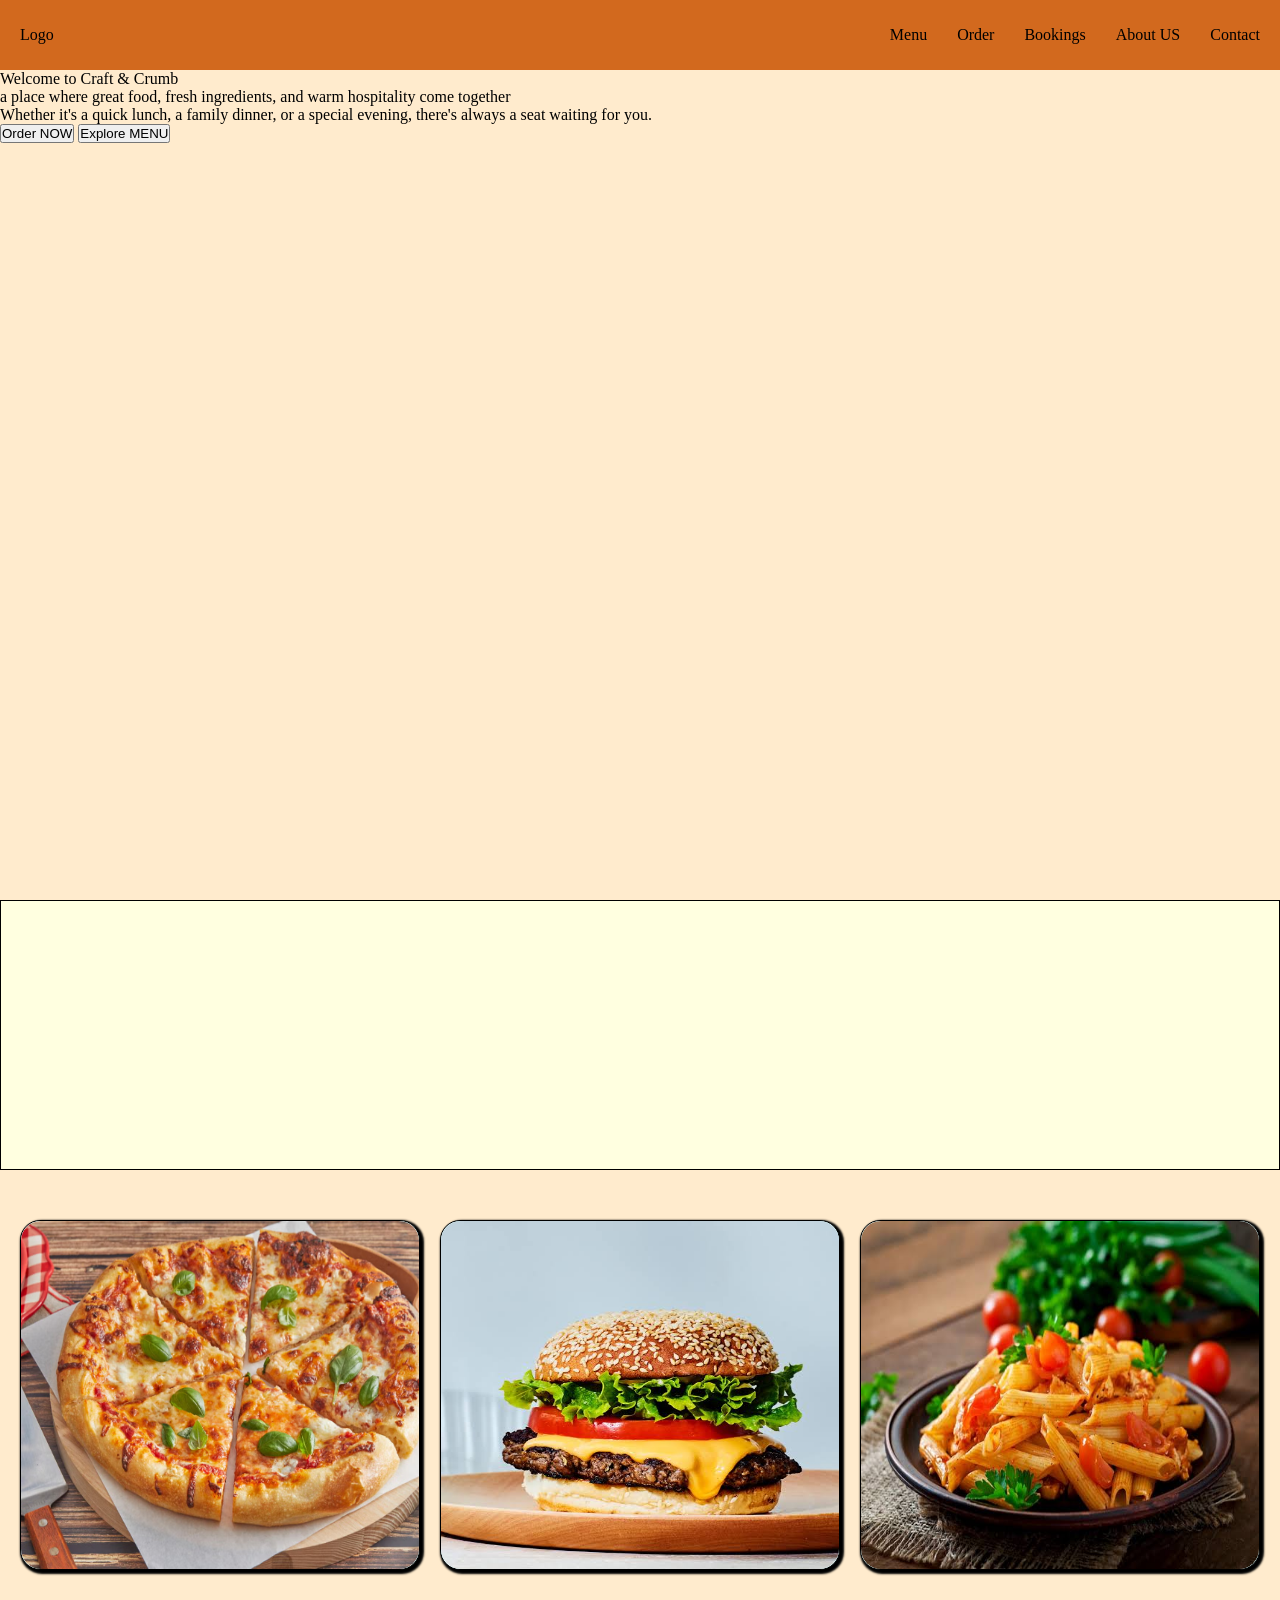
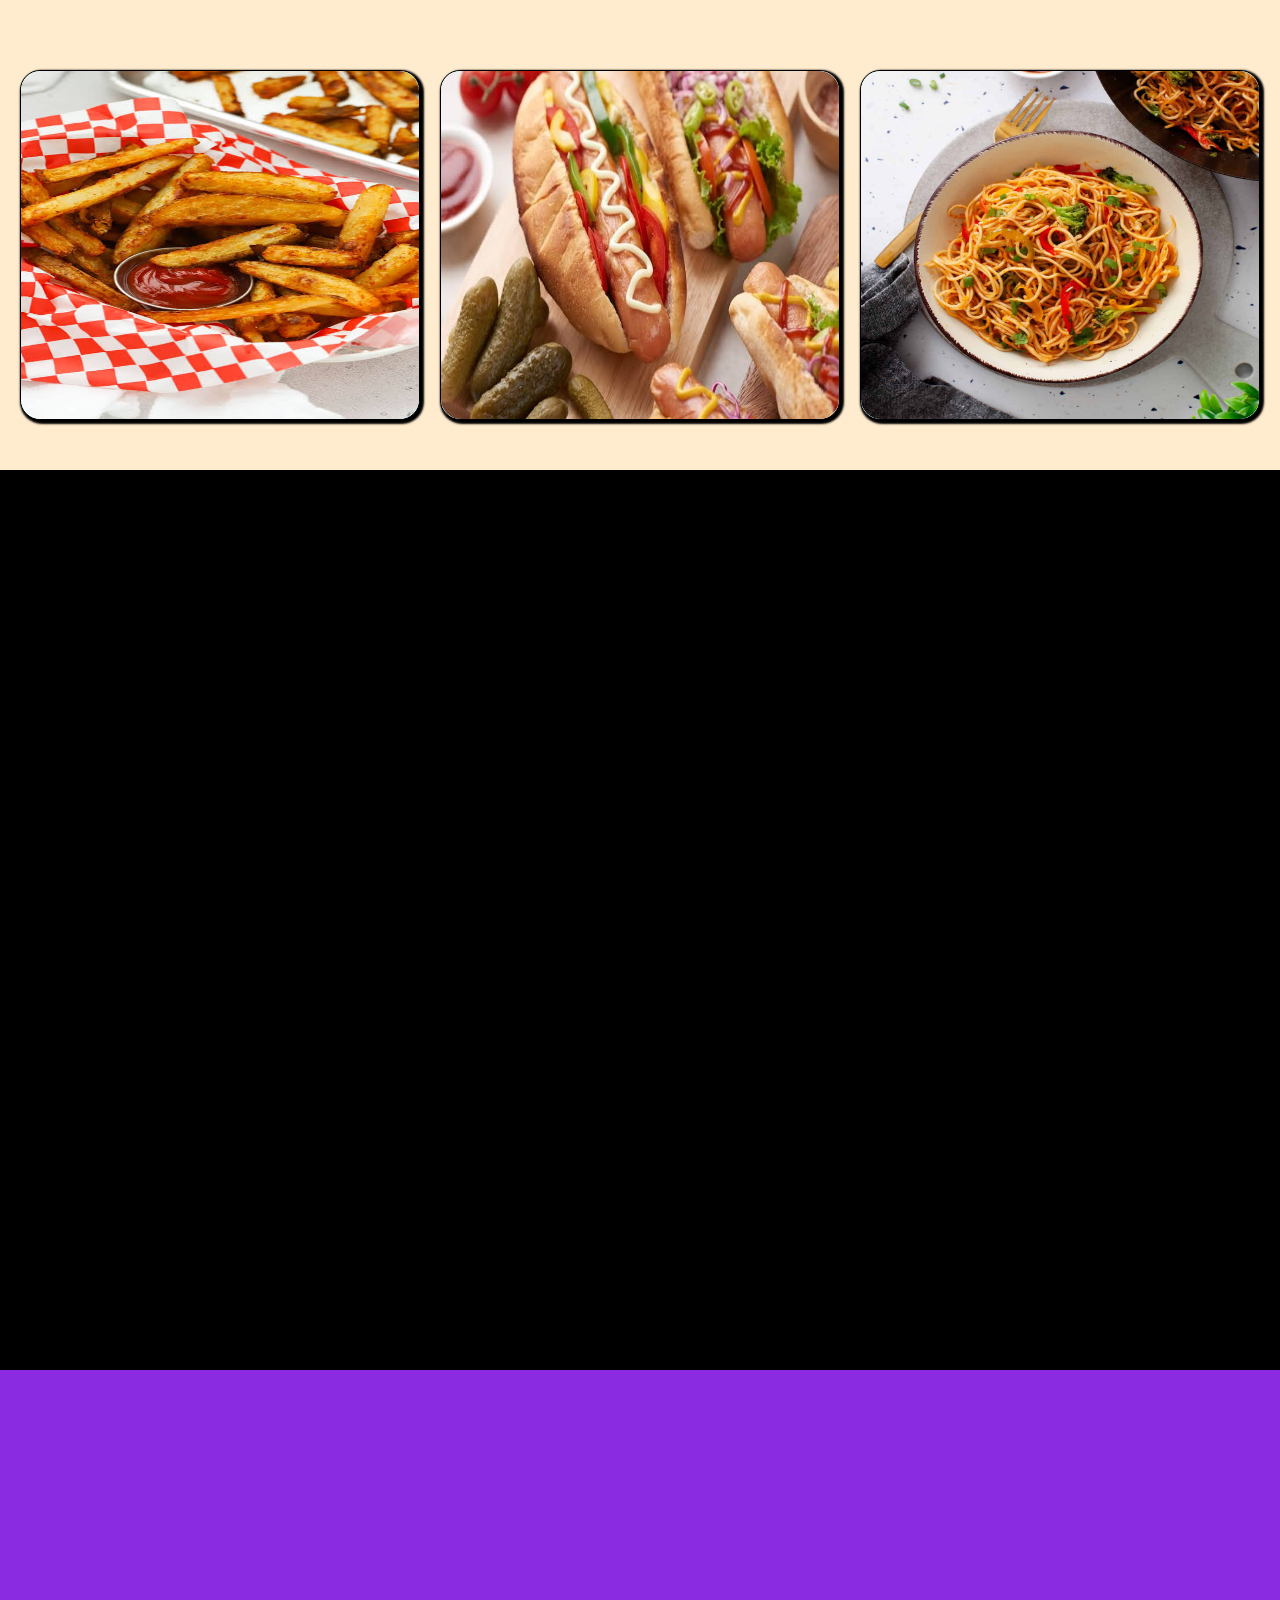
==== html/index.html @ 581100e9 "imgs and content" ====
<!DOCTYPE html>
<html lang="en">
<head>
    <meta charset="UTF-8">
    <meta name="viewport" content="width=device-width, initial-scale=1.0">
    <title>Craft & Crumb</title>


    <link rel="stylesheet" href="../css/home.css">
</head>
<body>

    <nav>
        <div class="logo">Logo</div>
        <div class="elements">
            <div>Menu</div>
            <div>Order</div>
            <div>Bookings</div>
            <div>About US</div>
            <div>Contact</div>
        </div>
    </nav>

    <div id="main">
        <div class="main-left">
            <div class="head1">Welcome to Craft & Crumb</div>
            <div class="head2">a place where great food, fresh ingredients, and warm hospitality come together</div>
            <div class="info">Whether it's a quick lunch, a family dinner, or a special evening, there's always a seat waiting for you.</div>


            <div class="buttons">
                <button class="order">Order NOW</button>
                <button class="menu">Explore MENU</button>
            </div>
        </div>
        <div class="main-right"></div>
    </div>

    <div id="infom">
        
        <div class="info">
            <div class="img"></div>
        </div>
        <div class="info">
            <div class="img"></div>
        </div>
        <div class="info">
            <div class="img"></div>
        </div>
        <div class="info">
            <div class="img"></div>
        </div>
    </div>

    <div id="foods">
        
        <div class="items">
            <div class="imgss"><img class="imgss" src="../assests/imgs/pizza" alt=""></div>
            <div class="infos"></div>
        </div>
        <div class="items">
            <div class="imgss"><img class="imgss" src="../assests/imgs/burger" alt=""></div>
            <div class="infos"></div>
        </div>
        <div class="items">
            <div class="imgss"><img class="imgss" src="../assests/imgs/pasta" alt=""></div>
            <div class="infos"></div>
        </div>
        <div class="items">
            <div class="imgss"><img class="imgss" src="../assests/imgs/french" alt=""></div>
            <div class="infos"></div>
        </div>
        <div class="items">
            <div class="imgss"><img class="imgss" src="../assests/imgs/hotdog" alt=""></div>
            <div class="infos"></div>
        </div>
        <div class="items">
            <div class="imgss"><img class="imgss" src="../assests/imgs/noodles" alt=""></div>
            <div class="infos"></div>
        </div>
    </div>

    <div id="main2">
        <div></div>
        <div></div>
    </div>

    <footer>
        <div></div>
        <div></div>
        <div></div>
    </footer>
    
</body>
</html>
---- css/home.css ----
*{
    padding: 0;
    margin: 0;
    box-sizing: border-box;
}


body{

    height: 100%;
    width: 100%;
    background-color: cornsilk;
}


nav{

    display: flex;
    justify-content: center;

    justify-content: space-between;

    align-items: center;
    background-color: chocolate;
    height: 70px;
    width: 100%;
    padding: 20px;

    position: fixed;

    



}

.elements{

    display: flex;

    justify-content: space-evenly;


    
}

.elements div{

    display: flex;
    margin-left: 30px;
}


#main{

    height: 100vh;
    padding-top: 70px;
    
    background-color: blanchedalmond;
}

#infom{

    height: 30vh;
    background-color: lightyellow;
    border: 1px solid black;
}

#foods{

    height: 100vh;

    background-color: blanchedalmond;

    display: flex;
    flex-wrap: wrap;

    align-items: center;
    justify-content: center;
}


#main2{

    height: 100vh;
    background-color: black;
}

footer{

    height: 30vh;
    background-color: blueviolet;
}





.items{

    height: 350px;
    border: 1px solid black;
    width: 400px;

    margin: 10px;

    border-radius: 20px;

    box-shadow: 2px 2px 2px 2px;

    background-color: lightcyan;



}

.imgss{

    display: flex;
    justify-self: center;


    width: 100%;
    height: 100% ;

    border-radius: 20px;

}
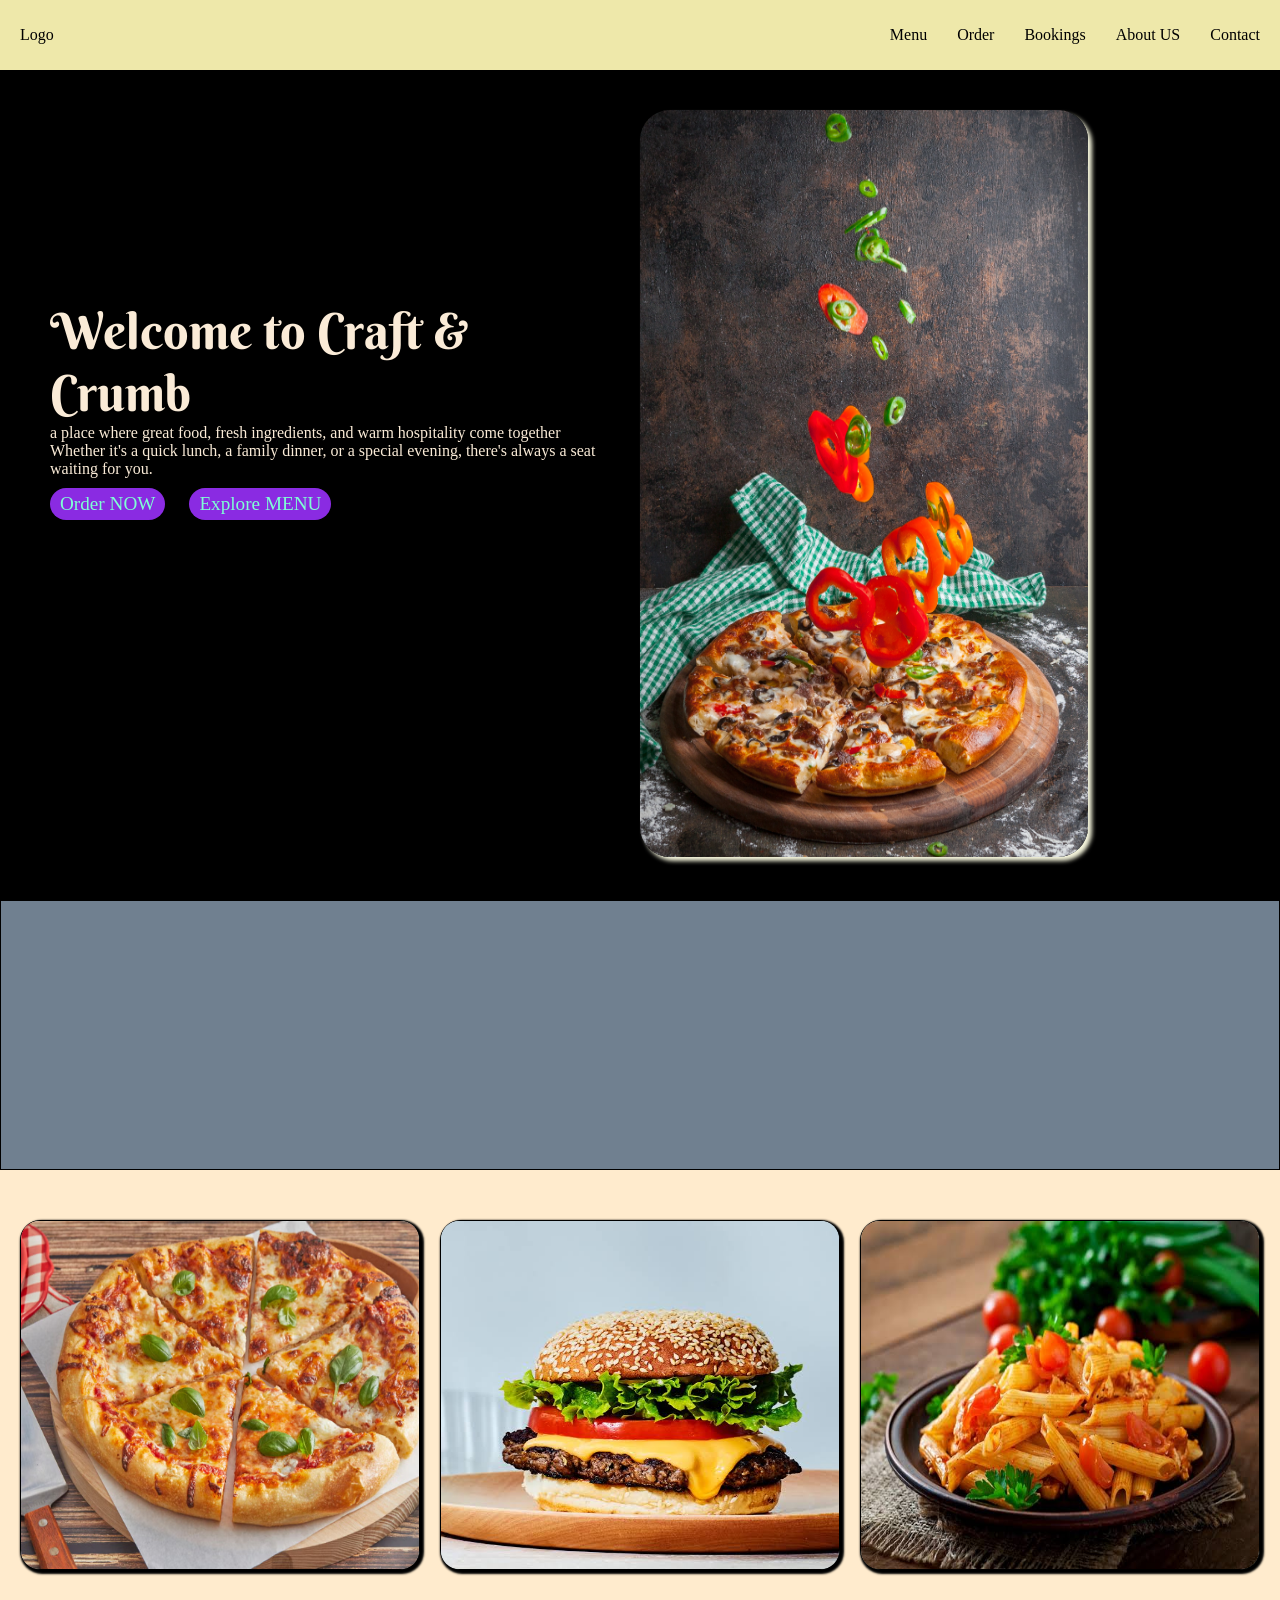
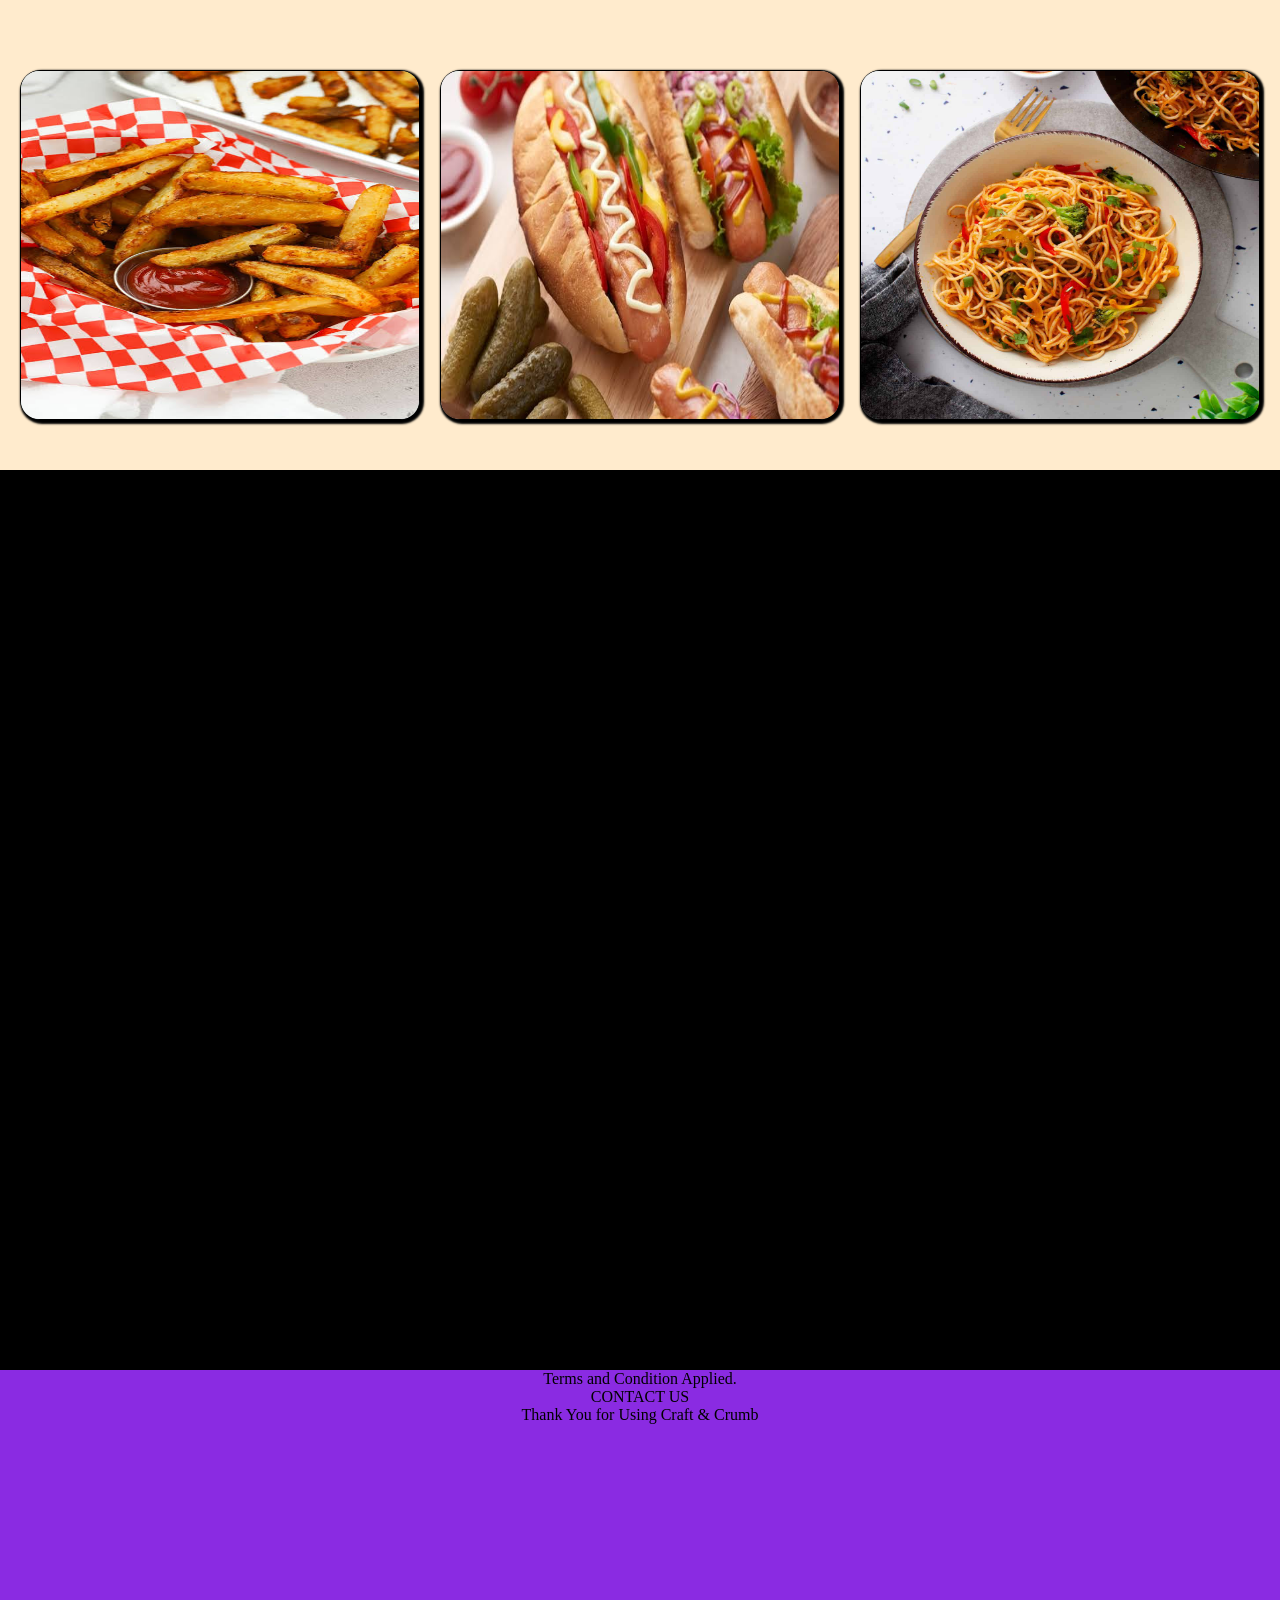
==== commit 8ad6979f: "hero section" ====
--- a/html/index.html
+++ b/html/index.html
@@ -4,6 +4,10 @@
     <meta charset="UTF-8">
     <meta name="viewport" content="width=device-width, initial-scale=1.0">
     <title>Craft & Crumb</title>
+
+    <link rel="preconnect" href="https://fonts.googleapis.com">
+    <link rel="preconnect" href="https://fonts.gstatic.com" crossorigin>
+    <link href="https://fonts.googleapis.com/css2?family=Archivo+Black&family=Berkshire+Swash&display=swap" rel="stylesheet">
 
 
     <link rel="stylesheet" href="../css/home.css">
@@ -33,7 +37,10 @@
                 <button class="menu">Explore MENU</button>
             </div>
         </div>
-        <div class="main-right"></div>
+        <div class="main-right">
+            
+            <img src="../assests/imgs/pizza-home2.jpg" alt="">
+        </div>
     </div>
 
     <div id="infom">
@@ -86,9 +93,9 @@
     </div>
 
     <footer>
-        <div></div>
-        <div></div>
-        <div></div>
+        <div>Terms and Condition Applied.</div>
+        <div>CONTACT US</div>
+        <div>Thank You for Using Craft & Crumb</div>
     </footer>
     
 </body>
--- a/css/home.css
+++ b/css/home.css
@@ -21,7 +21,7 @@
     justify-content: space-between;
 
     align-items: center;
-    background-color: chocolate;
+    background-color: palegoldenrod;
     height: 70px;
     width: 100%;
     padding: 20px;
@@ -51,18 +51,115 @@
 }
 
 
+
+
+
+
 #main{
 
     height: 100vh;
     padding-top: 70px;
     
-    background-color: blanchedalmond;
+    background-color: black;
+
+    display: flex;
+    color: antiquewhite;
+}
+
+
+.main-left{
+
+    width: 50%;
+    height: 100%;
+    
+
+    display: flex;
+    flex-wrap: wrap;
+
+    flex-direction: column;
+
+    padding-left: 50px;
+
+    justify-content: center;
+
+    padding-bottom: 200px;
+    
+}
+
+.buttons{
+
+    margin-top: 10px;
+    
+}
+
+.order{
+
+    background-color: blueviolet;
+    padding: 5px 10px;
+    border-radius: 20px;
+    font-family: 'Times New Roman', Times, serif;
+    font-size: larger;
+    text-decoration: solid;
+    box-shadow: 2px 2px black;
+    margin-right: 20px;
+    color: aquamarine;
+    border: 1px black;
+
+}
+
+.menu{
+
+    background-color: blueviolet;
+    padding: 5px 10px;
+    border-radius: 20px;
+    font-family: 'Times New Roman', Times, serif;
+    font-size: larger;
+    text-decoration: solid;
+    box-shadow: 2px 2px  black;
+    color: aquamarine;
+    border: 1px black;
+}
+
+.head1{
+
+
+  font-family: "Berkshire Swash", serif;
+  font-weight: 400;
+  font-style: normal;
+
+  width: 90%;
+
+  font-size: 50px;
+
+  margin-top: 50px;
+}
+
+.main-right{
+
+    width: 50%;
+    height: 100%;
+}
+
+.main-right img{
+
+    height: 90%;
+    width: 70%;
+
+    border-radius: 30px;
+
+    box-shadow: 4px 4px 4px  beige;
+
+    display: flex;
+    justify-self: center;
+    align-self: center;
+
+    margin-top: 40px;
 }
 
 #infom{
 
     height: 30vh;
-    background-color: lightyellow;
+    background-color: slategrey;
     border: 1px solid black;
 }
 
@@ -123,7 +220,22 @@
     width: 100%;
     height: 100% ;
 
-    border-radius: 20px;
-
-}
-
+    border-radius: 18px;
+
+}
+
+
+
+
+
+footer div{
+
+    display: flex;
+    
+    
+    
+    justify-content: center;
+    align-items: center;
+
+}
+
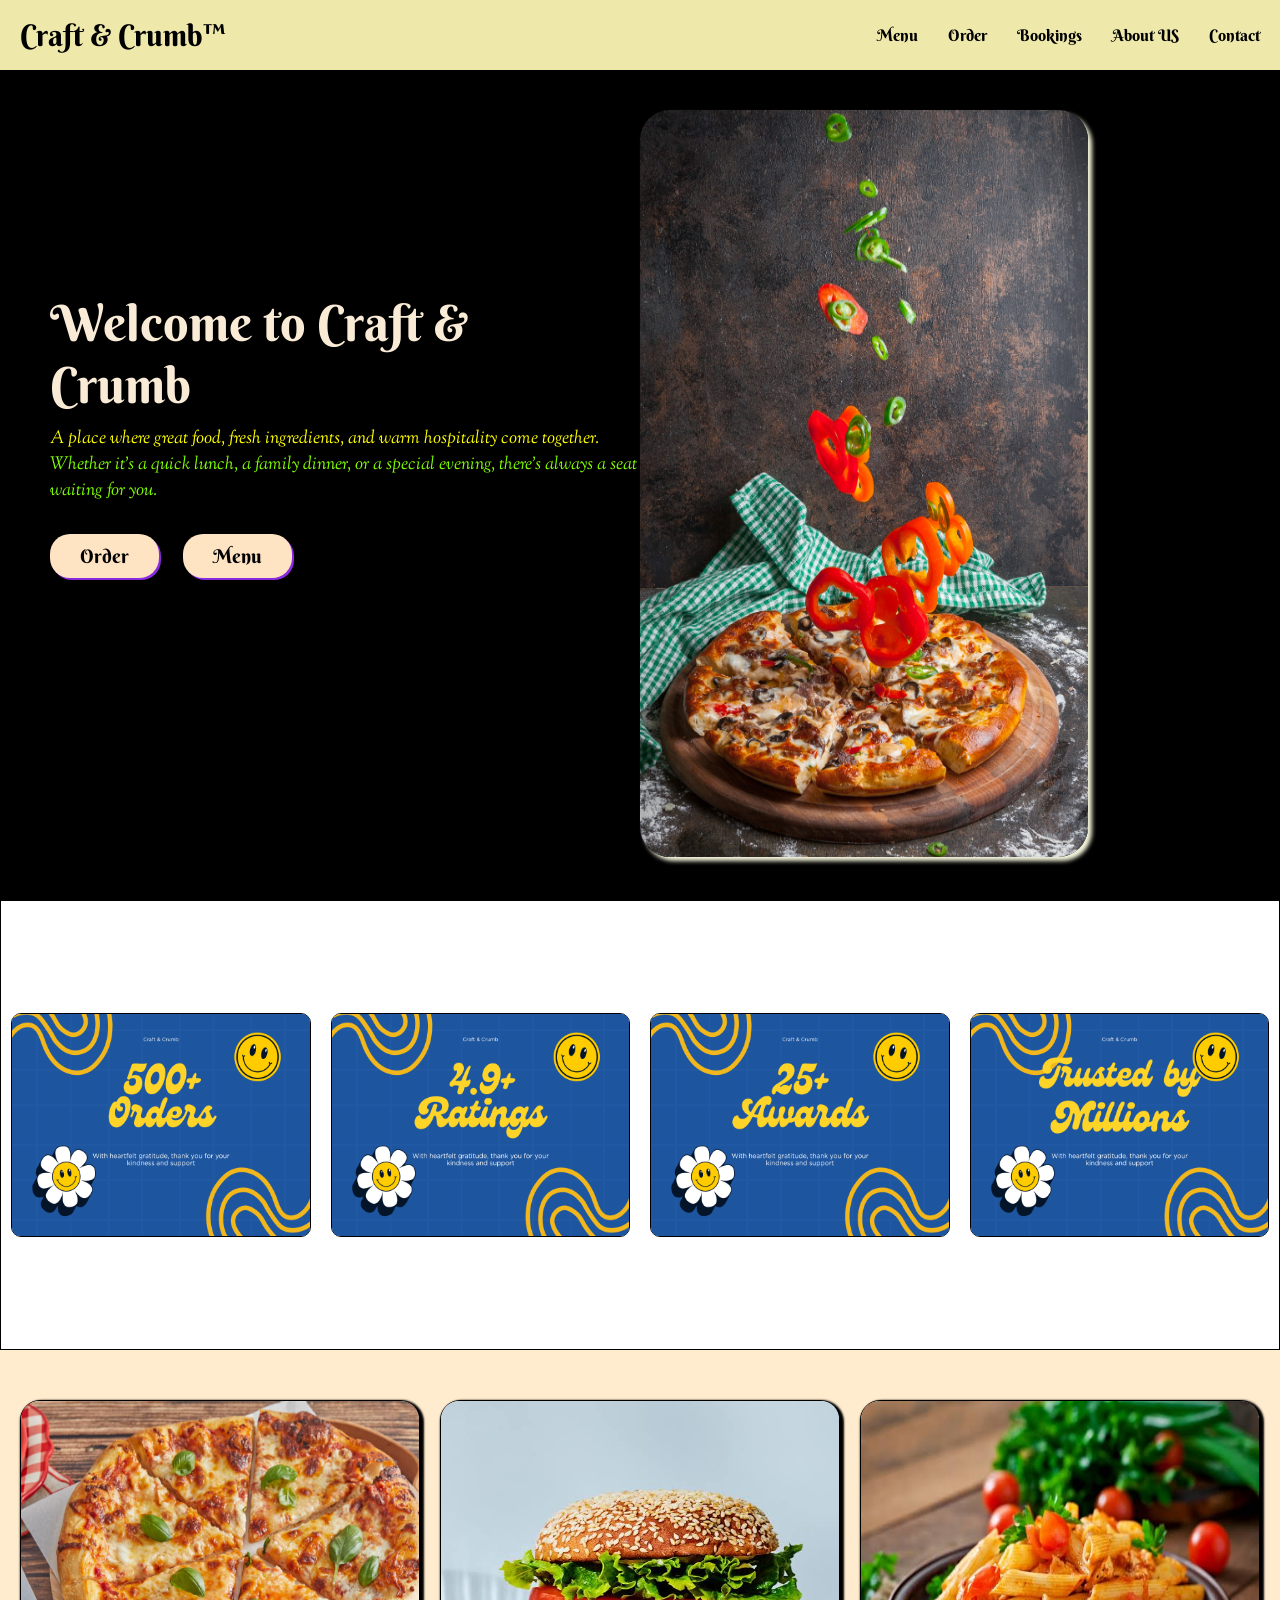
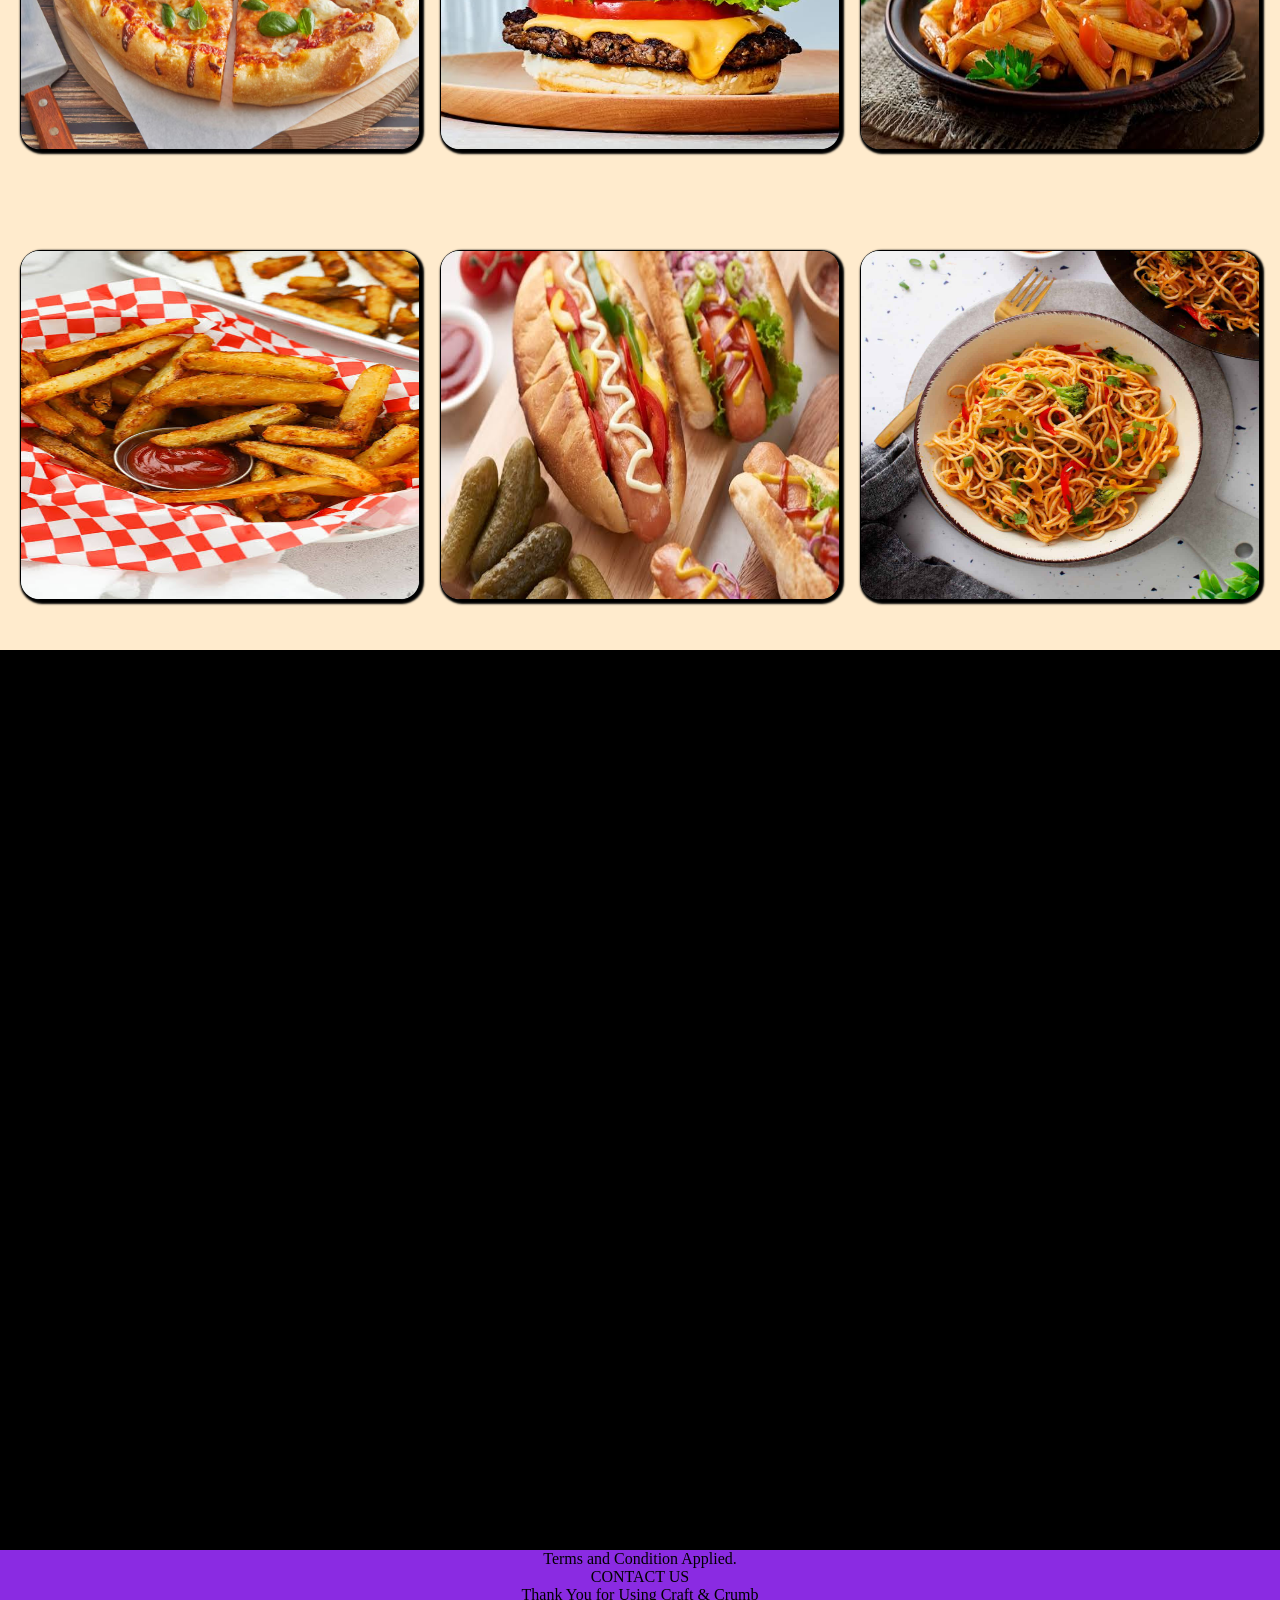
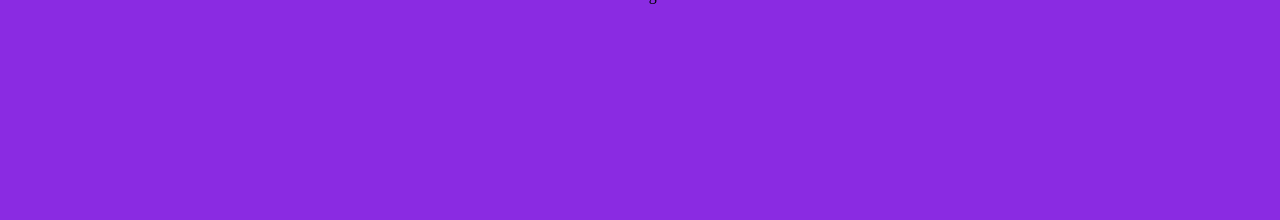
==== commit 5892c7c1: "update" ====
--- a/html/index.html
+++ b/html/index.html
@@ -9,32 +9,40 @@
     <link rel="preconnect" href="https://fonts.gstatic.com" crossorigin>
     <link href="https://fonts.googleapis.com/css2?family=Archivo+Black&family=Berkshire+Swash&display=swap" rel="stylesheet">
 
+    <link rel="preconnect" href="https://fonts.googleapis.com">
+    <link rel="preconnect" href="https://fonts.gstatic.com" crossorigin>
+    <link href="https://fonts.googleapis.com/css2?family=Archivo+Black&family=Berkshire+Swash&family=MonteCarlo&display=swap" rel="stylesheet">
+
+    <link rel="preconnect" href="https://fonts.googleapis.com">
+    <link rel="preconnect" href="https://fonts.gstatic.com" crossorigin>
+    <link href="https://fonts.googleapis.com/css2?family=Sorts+Mill+Goudy:ital@0;1&display=swap" rel="stylesheet">
+
 
     <link rel="stylesheet" href="../css/home.css">
 </head>
 <body>
 
     <nav>
-        <div class="logo">Logo</div>
+        <div class="logo">Craft & Crumb&trade;</div>
         <div class="elements">
-            <div>Menu</div>
-            <div>Order</div>
-            <div>Bookings</div>
-            <div>About US</div>
-            <div>Contact</div>
+            <div> <a href="./menu.html">Menu</a></div>
+            <div> <a href="./order.html" target="_blank">Order</a></div>
+            <div> <a href="./bookings.html" target="_blank">Bookings</a></div>
+            <div> <a href="./about.html">About US</a></div>
+            <div><a href="./contact.html">Contact</a></div>
         </div>
-    </nav>
+    </nav> 
 
     <div id="main">
         <div class="main-left">
             <div class="head1">Welcome to Craft & Crumb</div>
-            <div class="head2">a place where great food, fresh ingredients, and warm hospitality come together</div>
+            <div class="head2">A place where great food, fresh ingredients, and warm hospitality come together.</div>
             <div class="info">Whether it's a quick lunch, a family dinner, or a special evening, there's always a seat waiting for you.</div>
 
 
             <div class="buttons">
-                <button class="order">Order NOW</button>
-                <button class="menu">Explore MENU</button>
+                <button class="order">Order</button>
+                <button class="menu">Menu</button>
             </div>
         </div>
         <div class="main-right">
@@ -45,17 +53,18 @@
 
     <div id="infom">
         
-        <div class="info">
-            <div class="img"></div>
+        <div class="infomm">
+
+            <div class="img"><img class="img" src="../assests/cards/1.png" alt=""></div>
         </div>
-        <div class="info">
-            <div class="img"></div>
+        <div class="infomm">
+            <div class="img"><img class="img" src="../assests/cards/2.png" alt=""></div>
         </div>
-        <div class="info">
-            <div class="img"></div>
+        <div class="infomm">
+            <div class="img"><img class="img" src="../assests/cards/3.png" alt=""></div>
         </div>
-        <div class="info">
-            <div class="img"></div>
+        <div class="infomm">
+            <div class="img"><img class="img" src="../assests/cards/4.png" alt=""></div>
         </div>
     </div>
 
--- a/css/home.css
+++ b/css/home.css
@@ -28,11 +28,33 @@
 
     position: fixed;
 
-    
-
-
-
-}
+    font-family: "Berkshire Swash", serif;
+    font-weight: 400;
+    font-style: normal;
+
+    a{
+        text-decoration: none;
+        color: black;
+    }
+
+    .logo{
+
+        font-size: 30px;
+    }
+
+    
+    
+    
+
+    
+
+
+
+}
+
+
+
+
 
 .elements{
 
@@ -64,6 +86,8 @@
 
     display: flex;
     color: antiquewhite;
+
+    
 }
 
 
@@ -82,42 +106,53 @@
 
     justify-content: center;
 
-    padding-bottom: 200px;
+    padding-bottom: 150px;
+
+    
     
 }
 
 .buttons{
 
-    margin-top: 10px;
+    margin-top: 30px;
     
 }
 
 .order{
 
-    background-color: blueviolet;
-    padding: 5px 10px;
+    background-color: bisque;
+    padding: 10px 30px;
+    border-radius: 20px;
+    font-family: Cambria, Cochin, Georgia, Times, 'Times New Roman', serif;
+    font-size: larger;
+    text-decoration: solid;
+    box-shadow: 2px 2px blueviolet;
+    margin-right: 20px;
+    color: black;
+    border: 1px black;
+
+    font-family: "Berkshire Swash", serif;
+    font-weight: 400;
+    font-style: normal;
+
+}
+
+.menu{
+
+    background-color: bisque;
+    padding: 10px 30px;
+    
     border-radius: 20px;
     font-family: 'Times New Roman', Times, serif;
     font-size: larger;
     text-decoration: solid;
-    box-shadow: 2px 2px black;
-    margin-right: 20px;
-    color: aquamarine;
+    box-shadow: 2px 2px  blueviolet;
+    color: black;
     border: 1px black;
 
-}
-
-.menu{
-
-    background-color: blueviolet;
-    padding: 5px 10px;
-    border-radius: 20px;
-    font-family: 'Times New Roman', Times, serif;
-    font-size: larger;
-    text-decoration: solid;
-    box-shadow: 2px 2px  black;
-    color: aquamarine;
-    border: 1px black;
+    font-family: "Berkshire Swash", serif;
+    font-weight: 400;
+    font-style: normal;
 }
 
 .head1{
@@ -134,6 +169,33 @@
   margin-top: 50px;
 }
 
+.head2{
+
+
+    font-family: "Sorts Mill Goudy", serif;
+    font-weight: 400;
+    font-style: italic;
+
+    font-size: 18px;
+
+    color: yellow;
+
+    margin-top: 10px;
+
+
+}
+
+.info{
+
+      font-family: "Sorts Mill Goudy", serif;
+    font-weight: 400;
+    font-style: italic;
+
+    font-size: 18px;
+
+    color: chartreuse;
+}
+
 .main-right{
 
     width: 50%;
@@ -158,9 +220,31 @@
 
 #infom{
 
-    height: 30vh;
-    background-color: slategrey;
+    height: 50vh;
+    background-color: white;
     border: 1px solid black;
+
+    display: flex;
+
+    justify-content: center;
+    align-items: center;
+}
+
+.infomm{
+
+    width: 350px;
+    height: 50%;
+    border: 1px solid black;
+    margin: 10px;
+    border-radius: 10px;
+}
+
+.img{
+
+    width: 100%;
+    height: 100%;
+    border-radius: 8px;
+    
 }
 
 #foods{
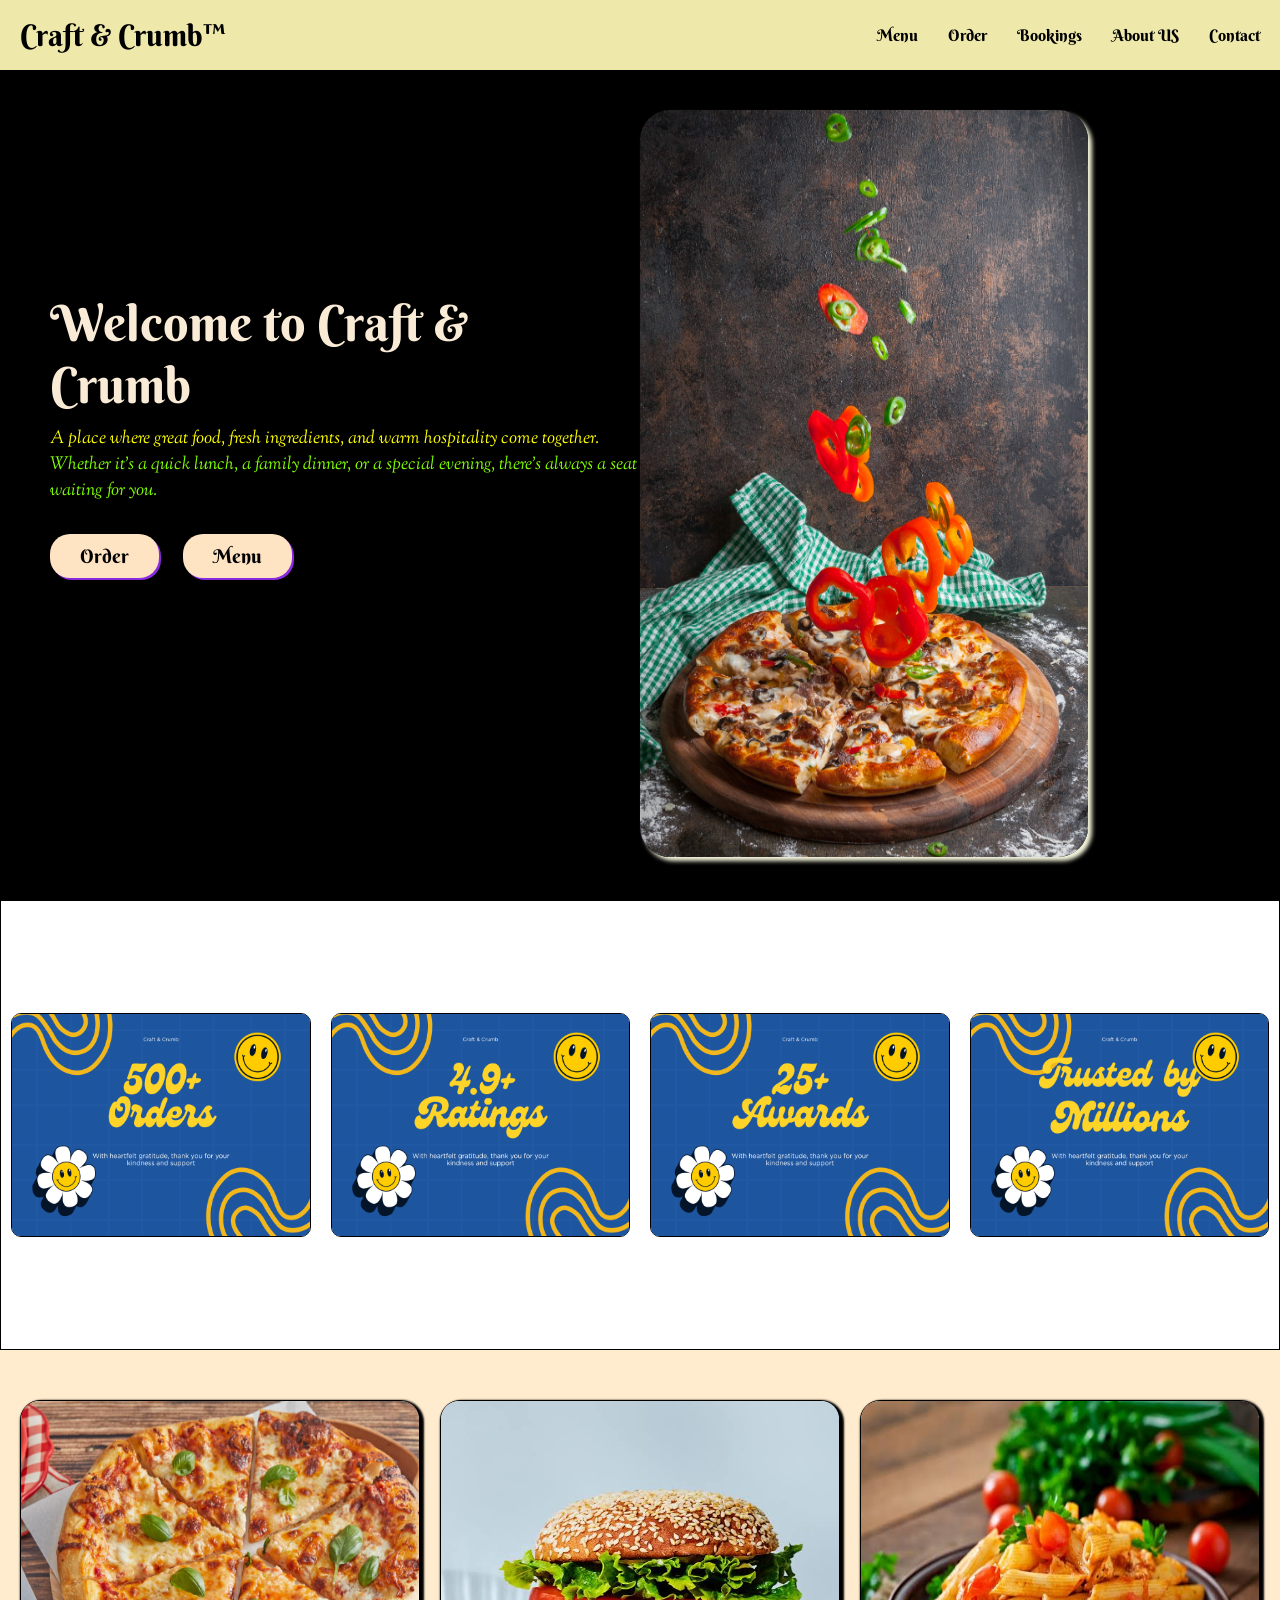
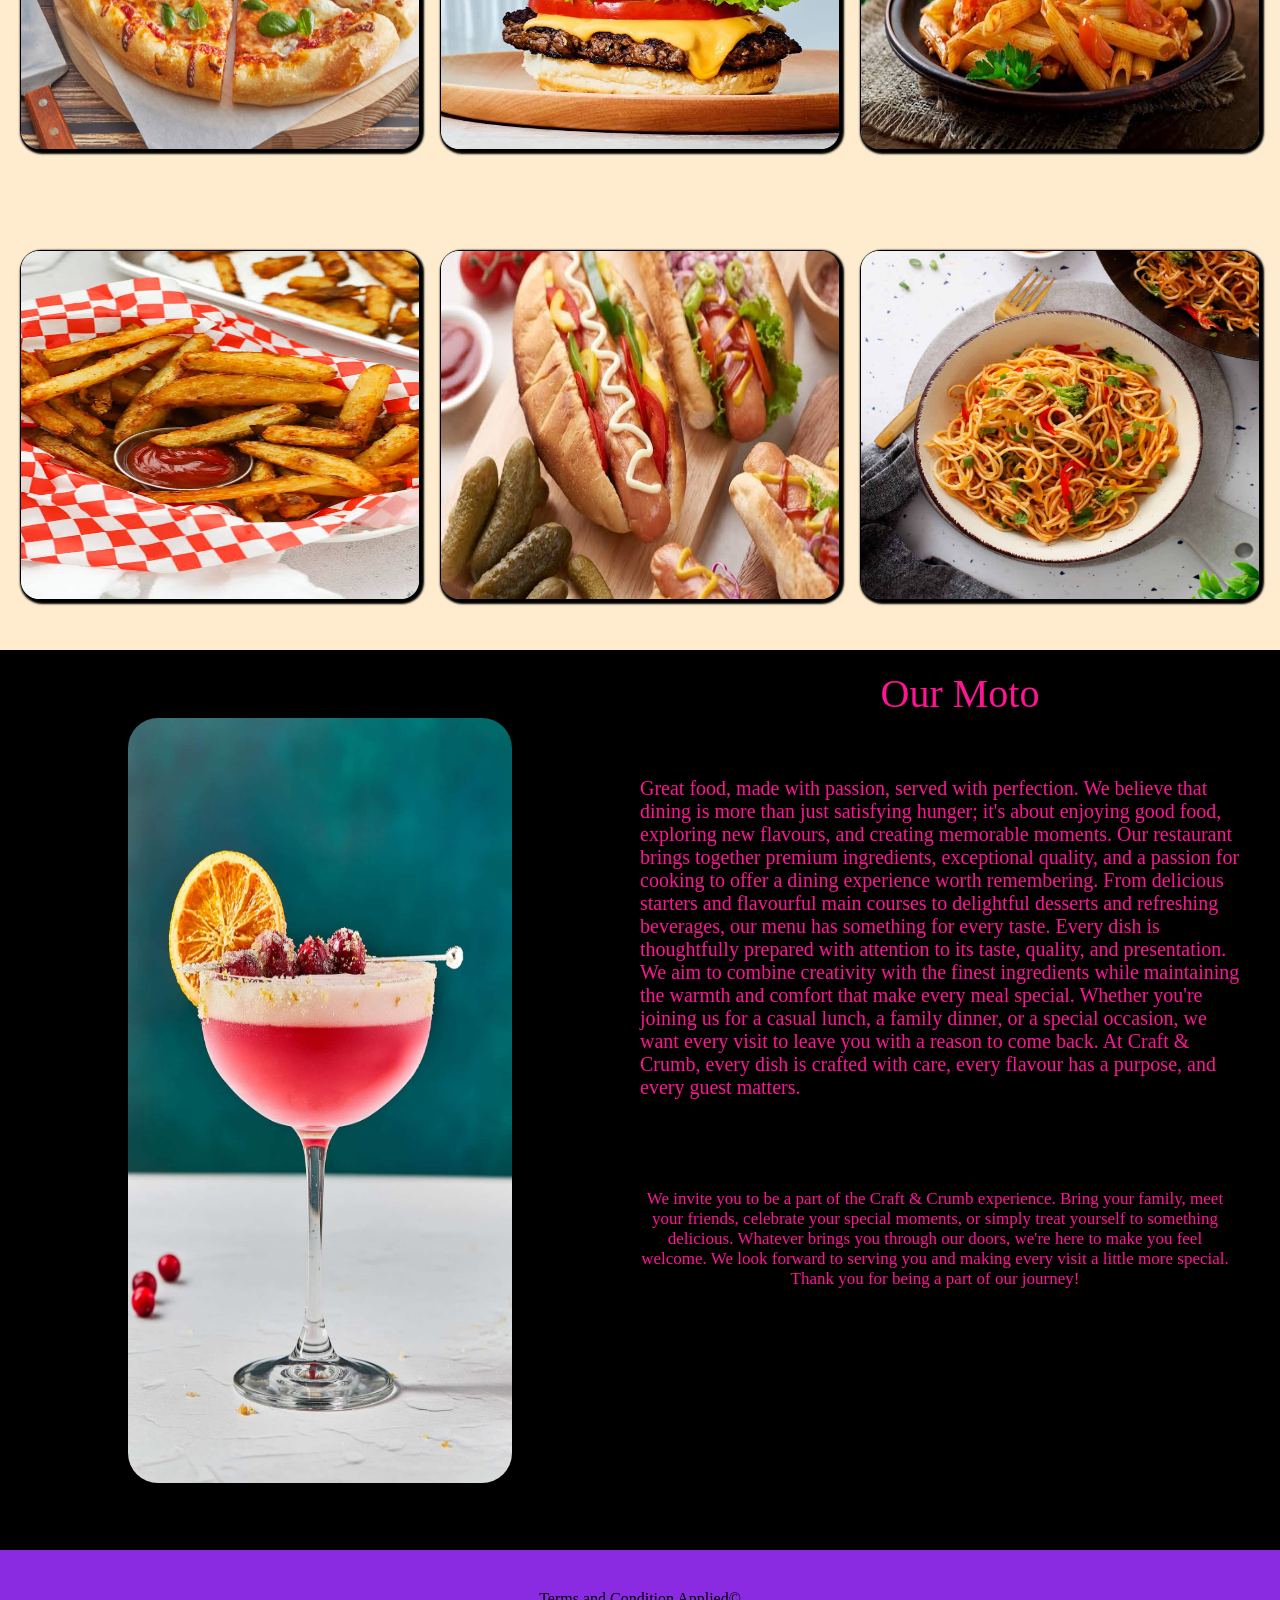
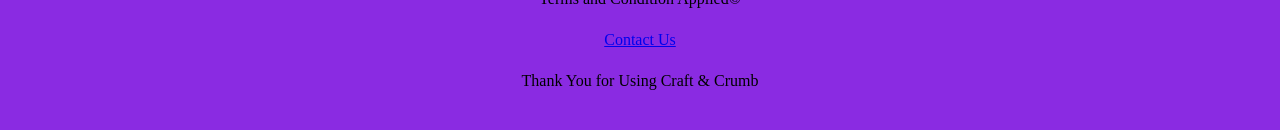
==== commit f1828f78: "footer" ====
--- a/html/index.html
+++ b/html/index.html
@@ -97,13 +97,20 @@
     </div>
 
     <div id="main2">
-        <div></div>
-        <div></div>
+        <div class="main2-left">
+            <img src="../assests/imgs/main2" alt="">
+        </div>
+        <div class="main2-right">
+            <div class="mh1">Our Moto</div>
+            <div class="mgh2">Great food, made with passion, served with perfection. We believe that dining is more than just satisfying hunger; it's about enjoying good food, exploring new flavours, and creating memorable moments. Our restaurant brings together premium ingredients, exceptional quality, and a passion for cooking to offer a dining experience worth remembering. From delicious starters and flavourful main courses to delightful desserts and refreshing beverages, our menu has something for every taste. Every dish is thoughtfully prepared with attention to its taste, quality, and presentation. We aim to combine creativity with the finest ingredients while maintaining the warmth and comfort that make every meal special. Whether you're joining us for a casual lunch, a family dinner, or a special occasion, we want every visit to leave you with a reason to come back. At Craft & Crumb, every dish is crafted with care, every flavour has a purpose, and every guest matters.</div>
+            <div class="mp">We invite you to be a part of the Craft & Crumb experience. Bring your family, meet your friends, celebrate your special moments, or simply treat yourself to something delicious. Whatever brings you through our doors, we're here to make you feel welcome. We look forward to serving you and making every visit a little more special. Thank you for being a part of our journey!</div>
+            <div class="mlast"></div>
+        </div>
     </div>
 
     <footer>
-        <div>Terms and Condition Applied.</div>
-        <div>CONTACT US</div>
+        <div>Terms and Condition Applied&copy;</div>
+        <div><a href="./contact.html">Contact Us</a></div>
         <div>Thank You for Using Craft & Crumb</div>
     </footer>
     
--- a/css/home.css
+++ b/css/home.css
@@ -265,12 +265,90 @@
 
     height: 100vh;
     background-color: black;
+    display: flex;
+}
+
+
+.main2-left{
+
+    width: 50%;
+    
+    height: 100%;
+
+    display: flex;
+    justify-content: center;
+    align-items: center;
+
+    img{
+
+        width: 60%;
+        height: 85%;
+
+        border-radius: 30px;
+        
+
+        
+        
+    }
+
+
+}
+
+.main2-right{
+
+    width: 50%;
+    height: 100%;
+    
+    color: deeppink;
+
+    display: flex;
+    flex-direction: column;
+
+    align-items: center;
+
+
+    .mh1{
+
+        font-size: 40px;
+
+        padding-top: 20px;
+    }
+
+    .mgh2{
+
+        padding-top: 60px;
+        padding-right: 40px;
+
+        font-size: 20px;
+        
+    }
+
+    .mp{
+
+        font-size: 17px;
+        padding-top: 90px;
+        padding-right: 50px;
+
+        text-align: center;
+    }
+
+
+    
 }
 
 footer{
 
-    height: 30vh;
+    height: 20vh;
     background-color: blueviolet;
+    display: flex;
+    align-items: center;
+    justify-content: center;
+
+    flex-direction: column;
+
+    justify-content: space-between;
+
+    padding: 40px 40px;
 }
 
 
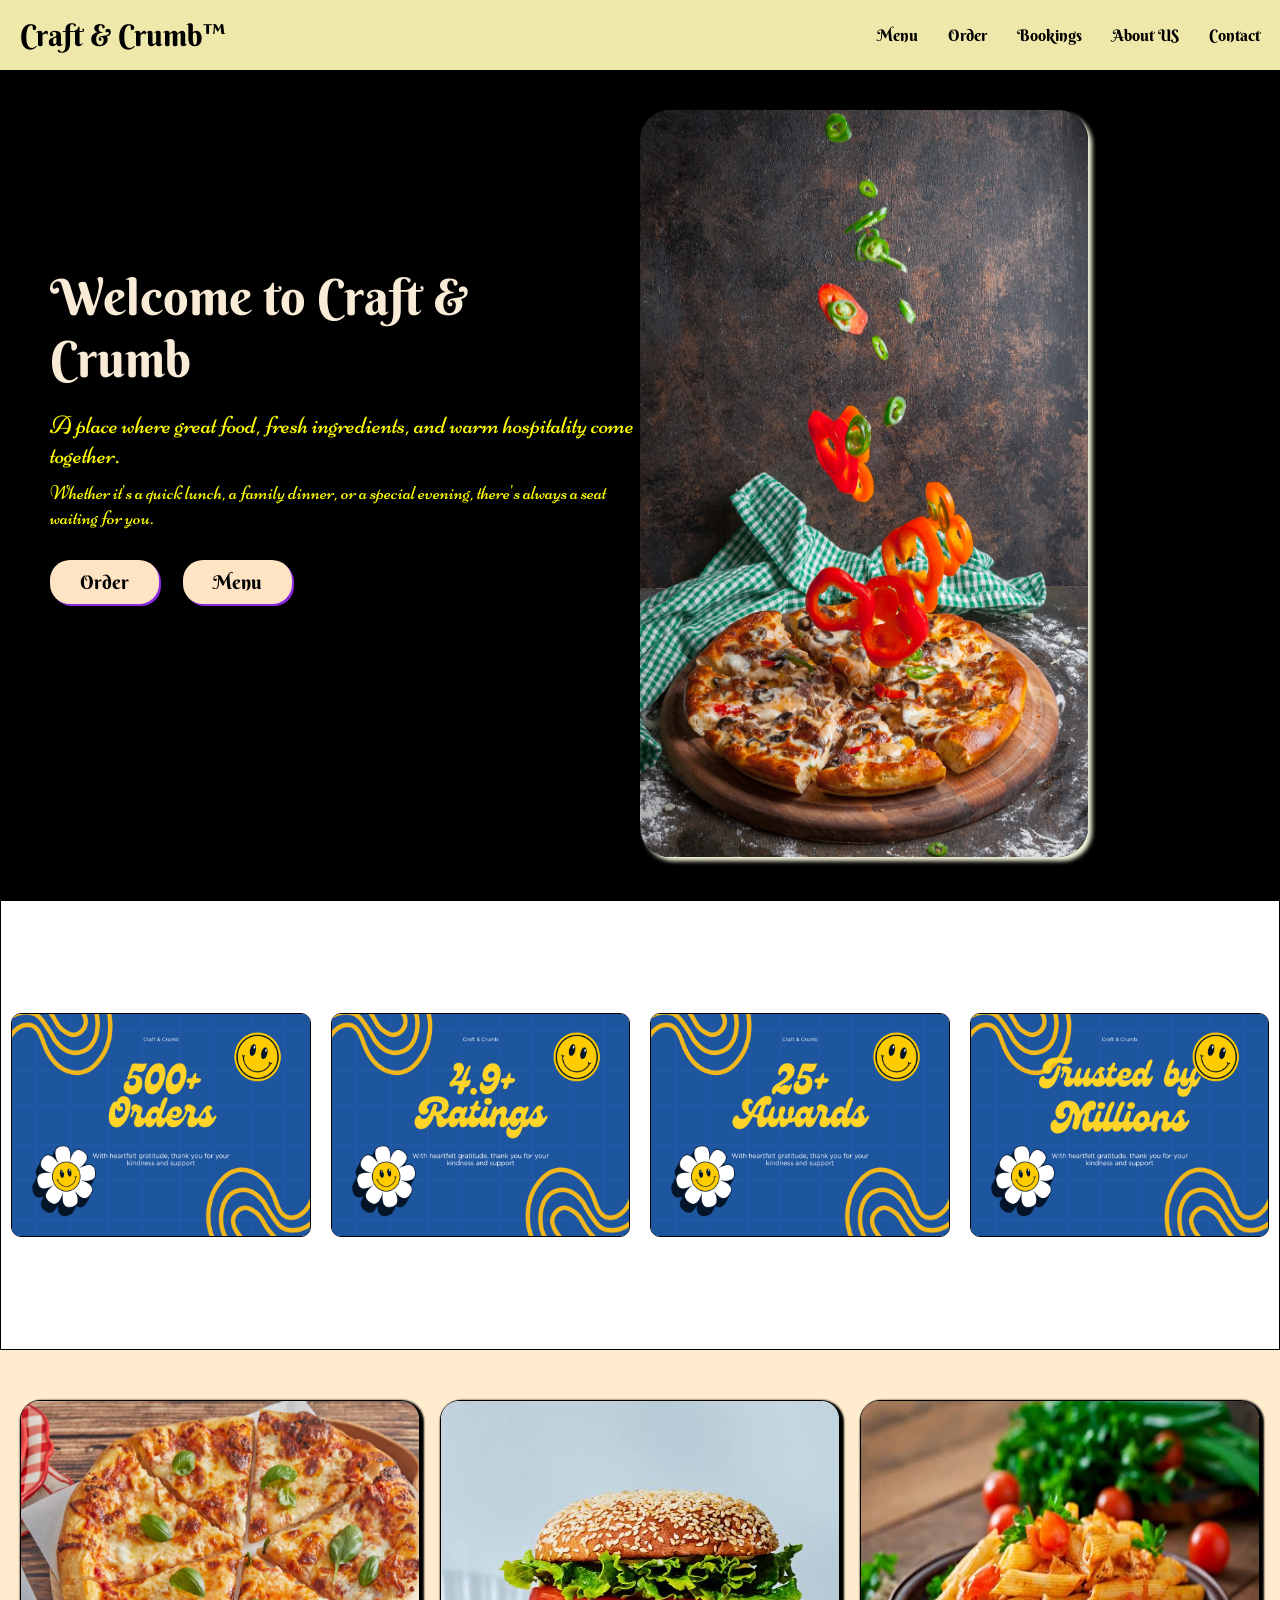
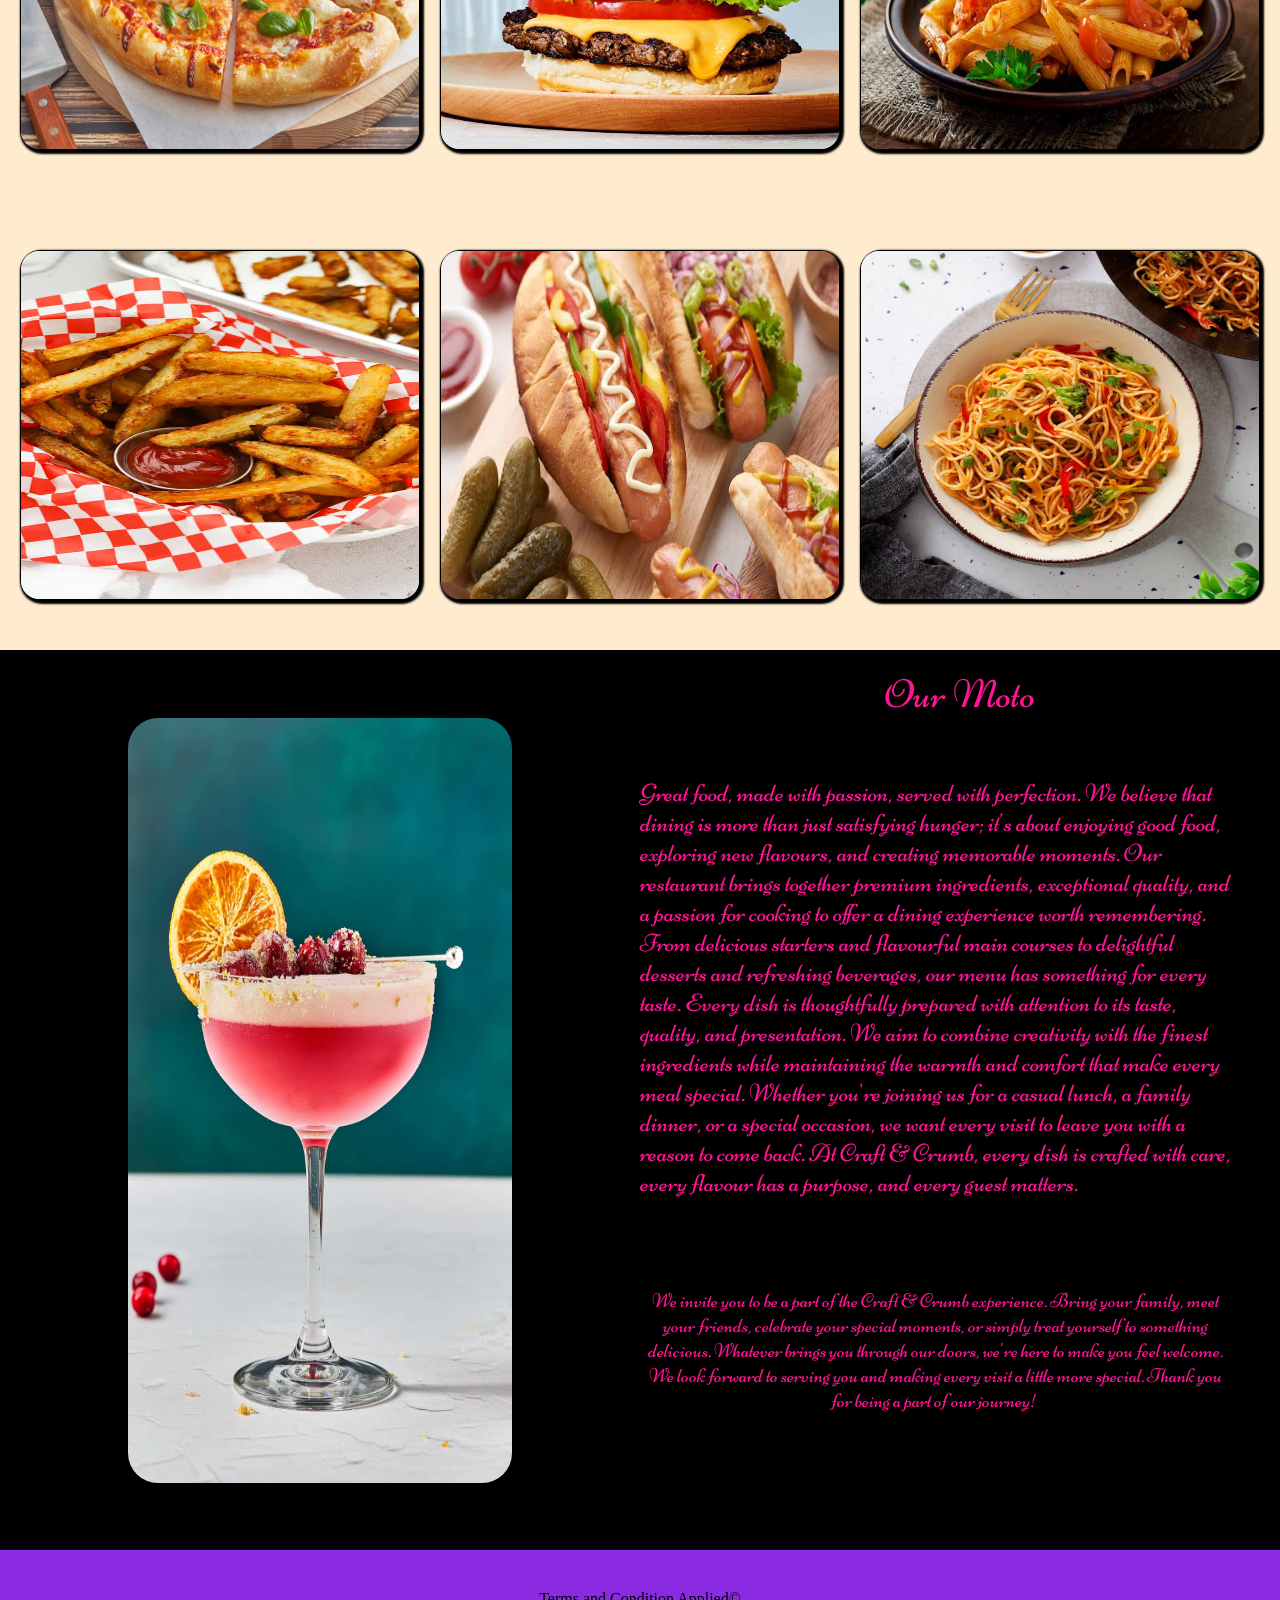
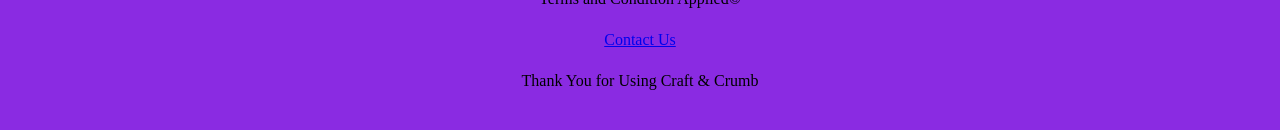
==== commit 2f12bd1f: "text format" ====
--- a/html/index.html
+++ b/html/index.html
@@ -16,6 +16,11 @@
     <link rel="preconnect" href="https://fonts.googleapis.com">
     <link rel="preconnect" href="https://fonts.gstatic.com" crossorigin>
     <link href="https://fonts.googleapis.com/css2?family=Sorts+Mill+Goudy:ital@0;1&display=swap" rel="stylesheet">
+
+
+    <link rel="preconnect" href="https://fonts.googleapis.com">
+    <link rel="preconnect" href="https://fonts.gstatic.com" crossorigin>
+    <link href="https://fonts.googleapis.com/css2?family=Niconne&family=Sorts+Mill+Goudy:ital@0;1&display=swap" rel="stylesheet">
 
 
     <link rel="stylesheet" href="../css/home.css">
@@ -51,7 +56,11 @@
         </div>
     </div>
 
+    
+
     <div id="infom">
+
+        
         
         <div class="infomm">
 
--- a/css/home.css
+++ b/css/home.css
@@ -176,24 +176,35 @@
     font-weight: 400;
     font-style: italic;
 
-    font-size: 18px;
+    font-size: 25px;
 
     color: yellow;
 
+    margin-top: 20px;
+
+
+    font-family: "Niconne", cursive;
+    font-weight: 400;
+    font-style: normal;
+
+
+}
+
+.info{
+
+      font-family: "Sorts Mill Goudy", serif;
+    font-weight: 400;
+    font-style: italic;
+
+    font-size: 20px;
+
     margin-top: 10px;
 
-
-}
-
-.info{
-
-      font-family: "Sorts Mill Goudy", serif;
-    font-weight: 400;
-    font-style: italic;
-
-    font-size: 18px;
-
-    color: chartreuse;
+    color: yellow;
+
+    font-family: "Niconne", cursive;
+  font-weight: 400;
+  font-style: normal;
 }
 
 .main-right{
@@ -228,6 +239,10 @@
 
     justify-content: center;
     align-items: center;
+
+    
+
+
 }
 
 .infomm{
@@ -312,6 +327,12 @@
         font-size: 40px;
 
         padding-top: 20px;
+
+        font-family: "Niconne", cursive;
+        font-weight: 400;
+        font-style: normal;
+
+        
     }
 
     .mgh2{
@@ -319,7 +340,11 @@
         padding-top: 60px;
         padding-right: 40px;
 
-        font-size: 20px;
+        font-size: 25px;
+
+        font-family: "Niconne", cursive;
+    font-weight: 400;
+    font-style: normal;
         
     }
 
@@ -330,6 +355,12 @@
         padding-right: 50px;
 
         text-align: center;
+
+        font-family: "Niconne", cursive;
+        font-weight: 400;
+        font-style: normal;
+
+        font-size: 20px;
     }
 
 
